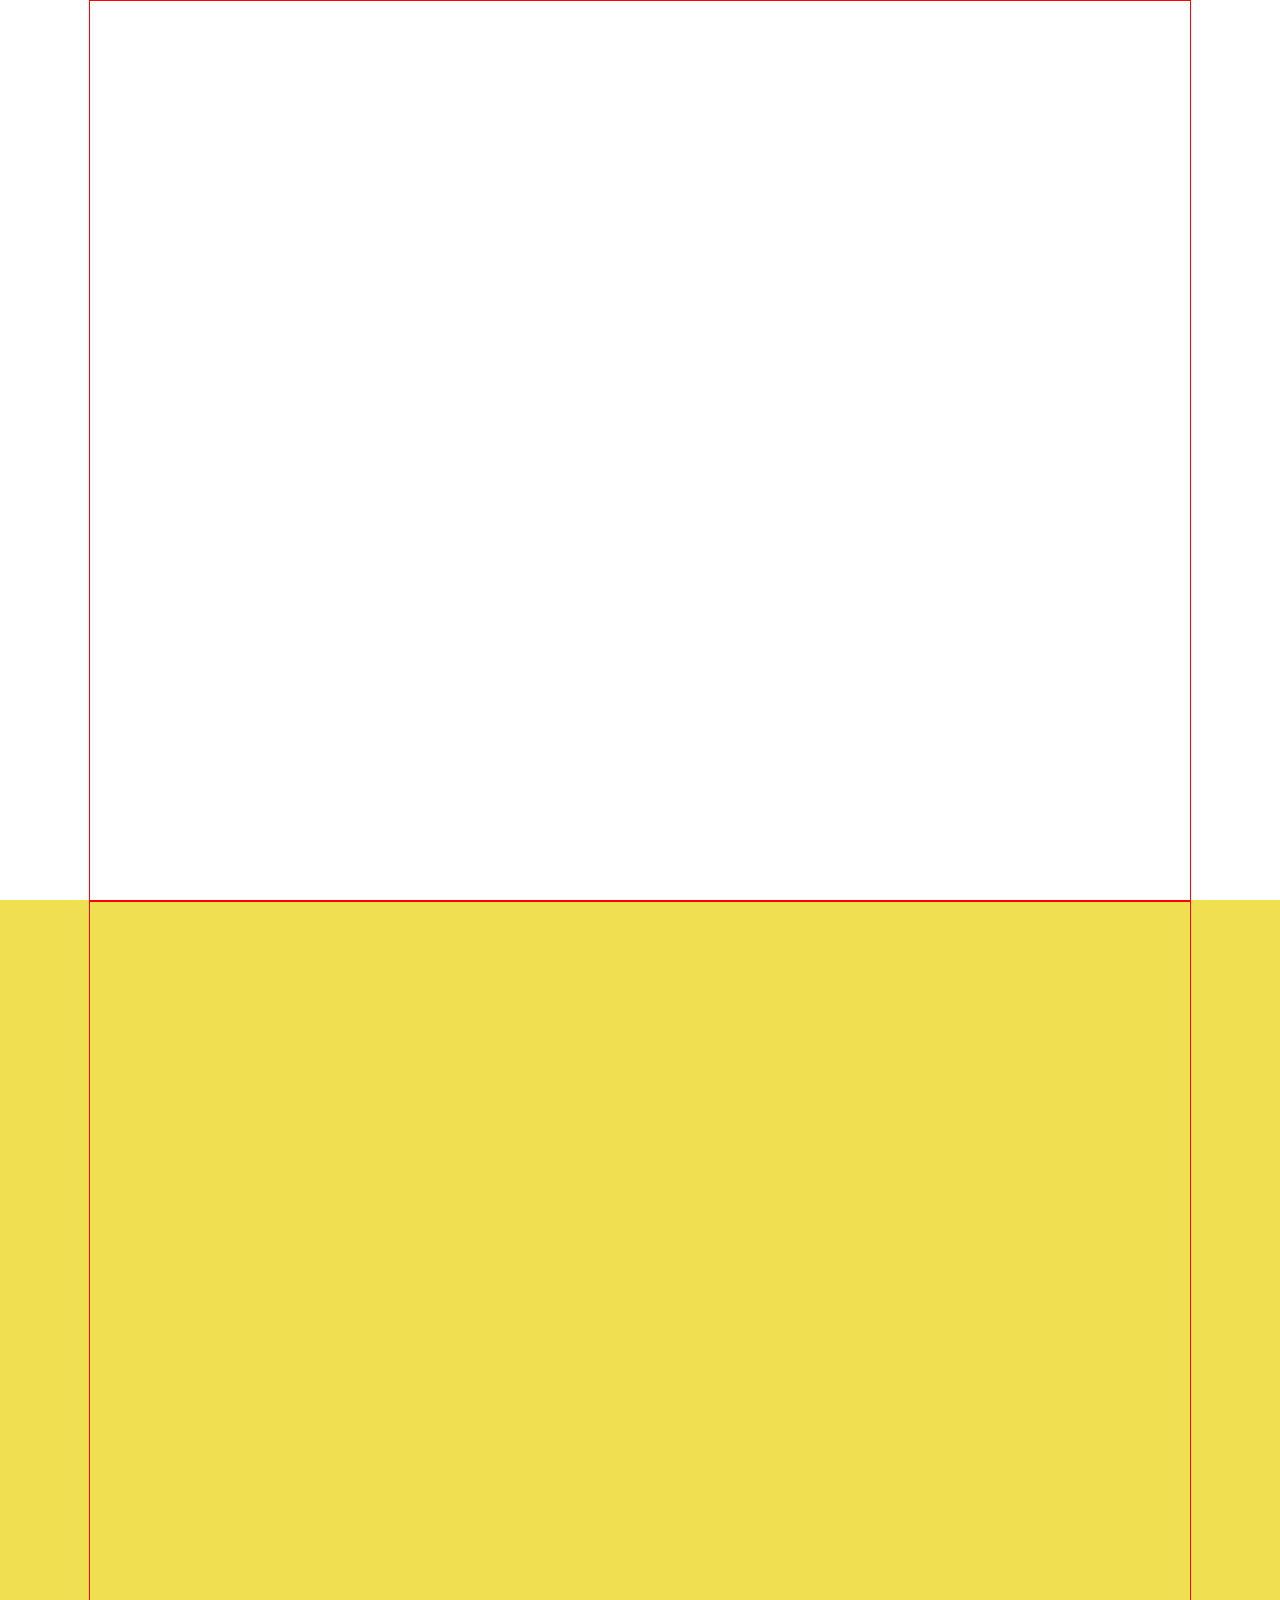
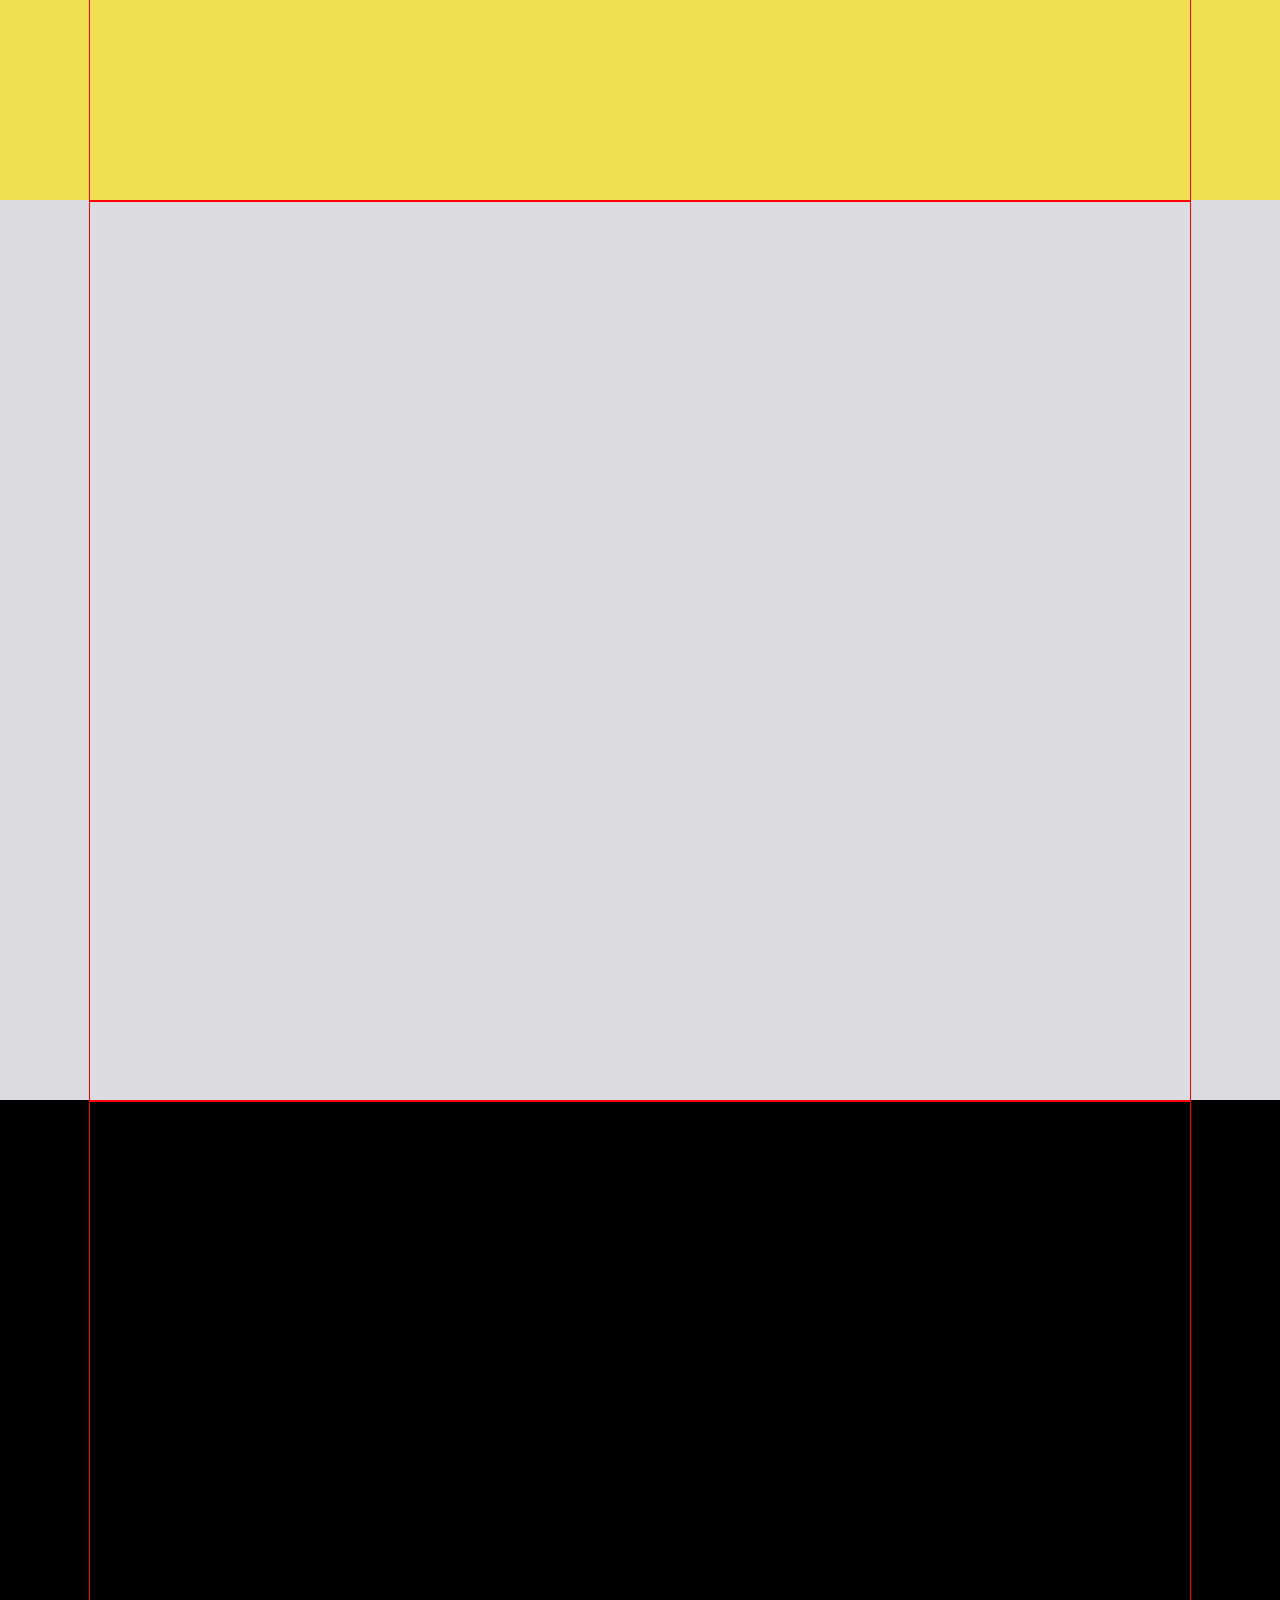
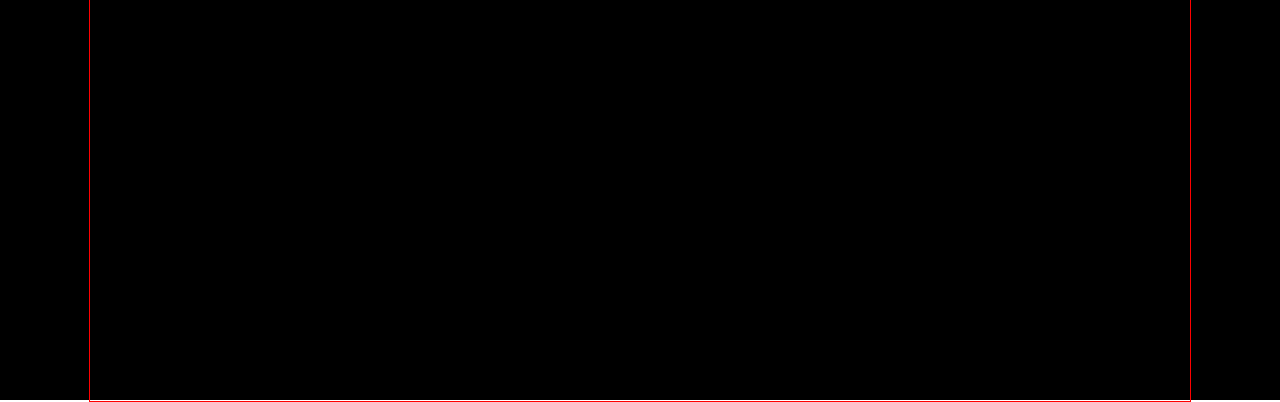
==== cont.html @ 0e267ff7 "Add files via upload" ====
<!DOCTYPE html>
<html lang="ko">
<head>
    <meta charset="UTF-8">
    <title>BTS</title>
    <link rel="stylesheet" href="master2.css">
</head>
<body>
    <div class="box1 box_size">
        <div class="wrap"></div>
    </div>
    <div class="box2 box_size">
        <div class="wrap"></div>
    </div>
    <div class="box3 box_size">
        <div class="wrap"></div>
    </div>
    <div class="box4 box_size">
        <div class="wrap"></div>
    </div>
</body>
</html>
---- master2.css ----
*{
    margin: 0;
    padding: 0;
    text-decoration: none;
}

.box_size{
    width: 100%;
    height: 900px;
    display: flex;
    justify-content: center;
}
.box1{background-color: #fff;}
.box2{background-color: #F1DF52;}
.box3{background-color: #DCDBE1;}
.box4{background-color: #000;}

.wrap{
    width: 1100px;
    height: 900px;
    border: 1px solid red;
}
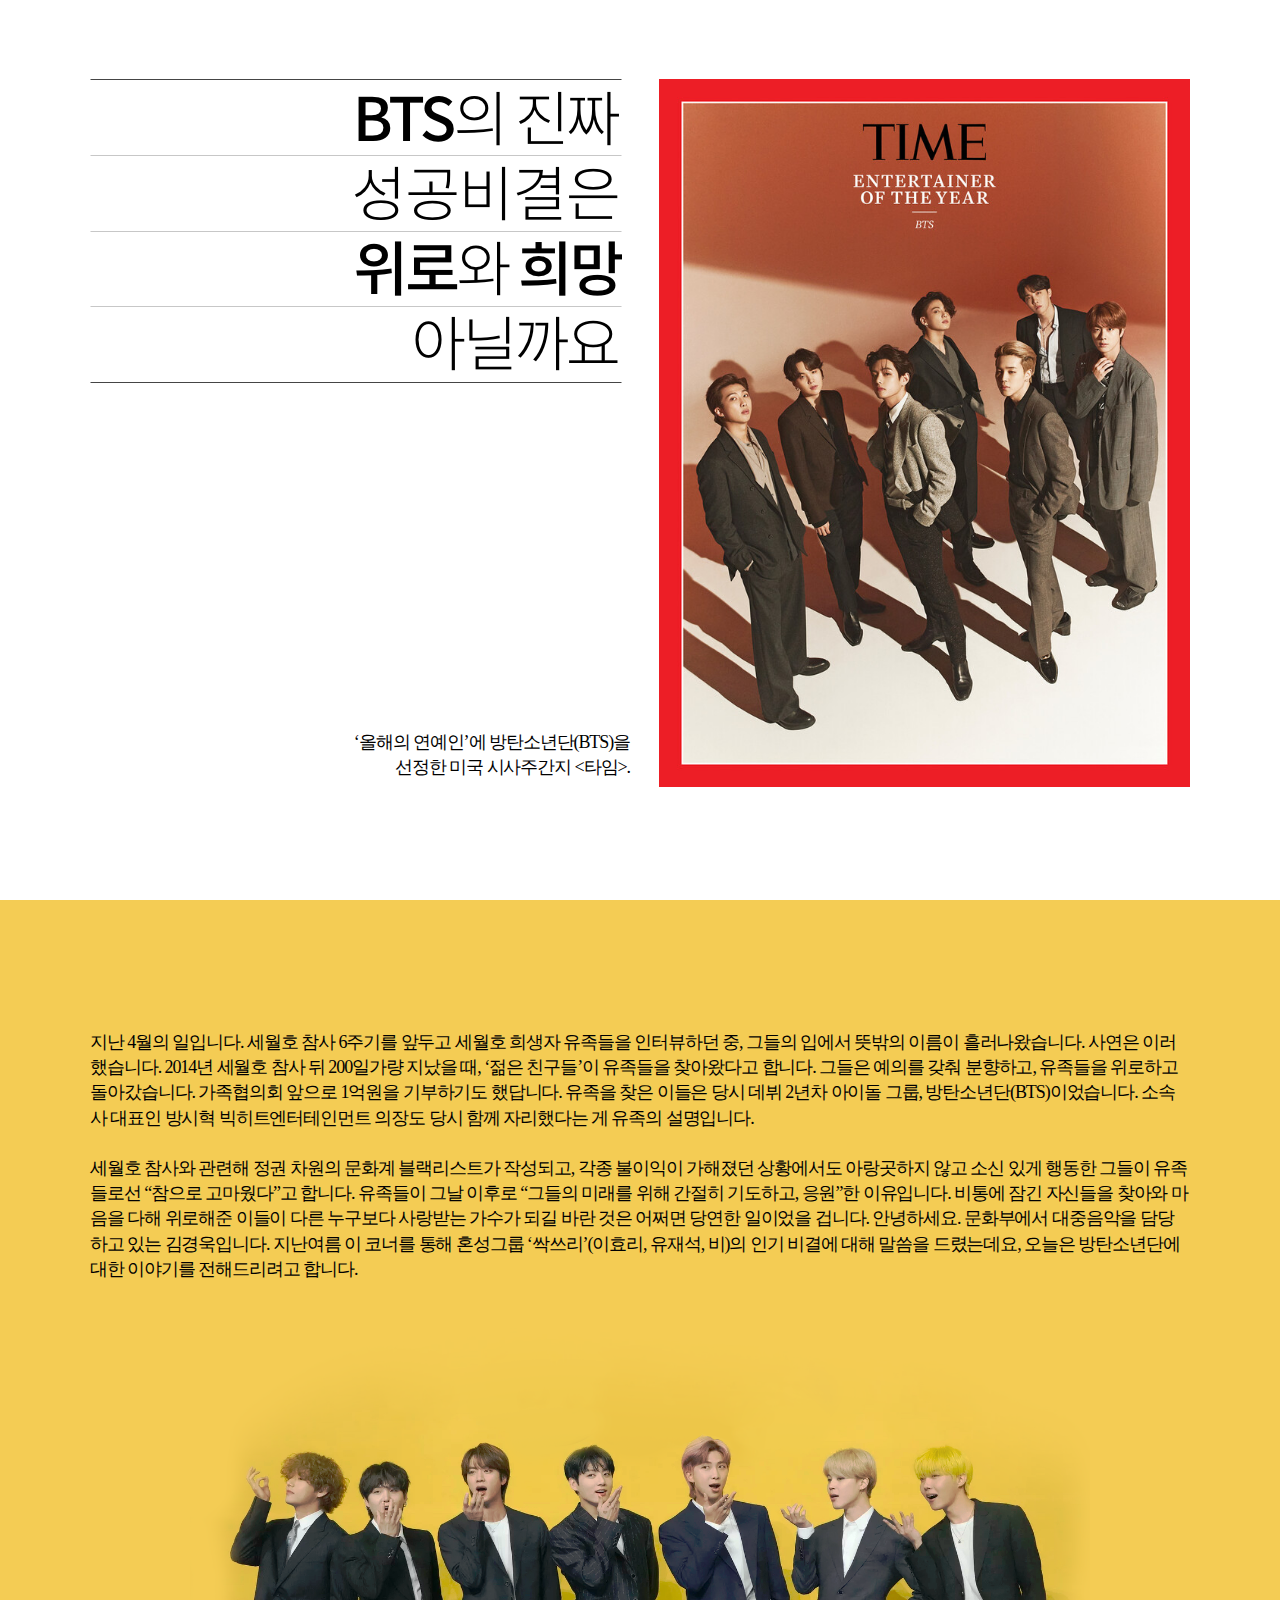
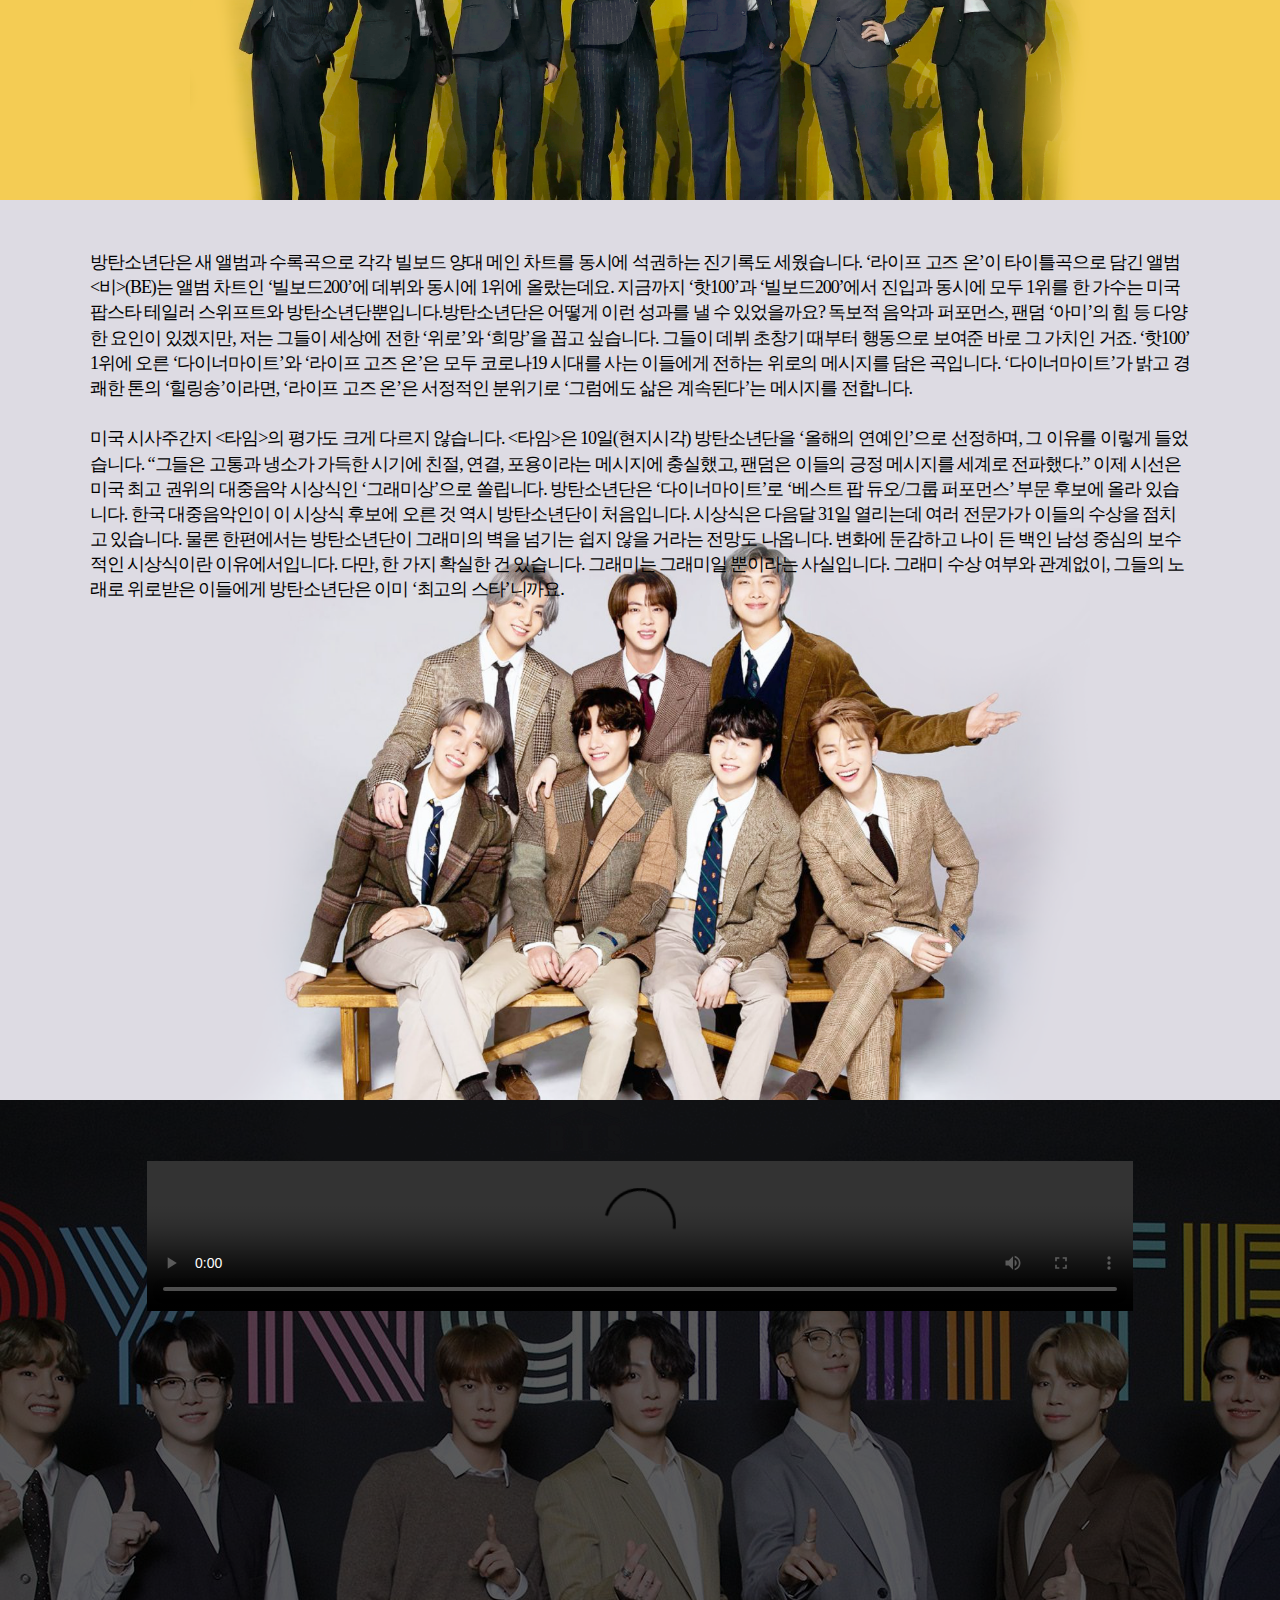
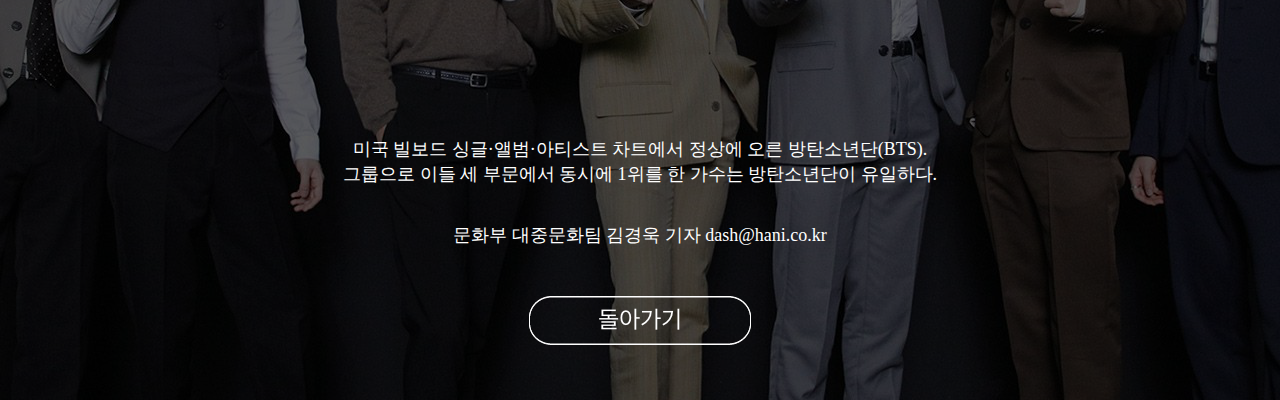
==== commit d5714f51: "Add files via upload" ====
--- a/cont.html
+++ b/cont.html
@@ -1,22 +1,66 @@
 <!DOCTYPE html>
-<html lang="ko">
+<html lang="en">
 <head>
     <meta charset="UTF-8">
+    <meta http-equiv="X-UA-Compatible" content="IE=edge">
+    <meta name="viewport" content="width=device-width, initial-scale=1.0">
+    
+    <link rel="stylesheet" href="master2.css">
     <title>BTS</title>
-    <link rel="stylesheet" href="master2.css">
 </head>
 <body>
     <div class="box1 box_size">
-        <div class="wrap"></div>
+        <div class="wrap">
+            <img class="b1_img01" src="img/c_01.png" alt="제목">
+            <img class="b1_img02" src="img/c_02.png" alt="타임지">
+            <div class="b1_cont">
+                ‘올해의 연예인’에 방탄소년단(BTS)을<br>
+                 선정한 미국 시사주간지 <타임>.
+            </div>
+        </div>
     </div>
     <div class="box2 box_size">
-        <div class="wrap"></div>
+        <div class="wrap">
+            <div class="b2_cont">
+                지난 4월의 일입니다. 세월호 참사 6주기를 앞두고 세월호 희생자 유족들을 인터뷰하던 중, 그들의 입에서 뜻밖의 이름이 흘러나왔습니다. 사연은 이러했습니다. 2014년 세월호 참사 뒤 200일가량 지났을 때, ‘젊은 친구들’이 유족들을 찾아왔다고 합니다. 그들은 예의를 갖춰 분향하고, 유족들을 위로하고 돌아갔습니다. 가족협의회 앞으로 1억원을 기부하기도 했답니다. 유족을 찾은 이들은 당시 데뷔 2년차 아이돌 그룹, 방탄소년단(BTS)이었습니다. 소속사 대표인 방시혁 빅히트엔터테인먼트 의장도 당시 함께 자리했다는 게 유족의 설명입니다.<br><br>
+
+                세월호 참사와 관련해 정권 차원의 문화계 블랙리스트가 작성되고, 각종 불이익이 가해졌던 상황에서도 아랑곳하지 않고 소신 있게 행동한 그들이 유족들로선 “참으로 고마웠다”고 합니다. 유족들이 그날 이후로 “그들의 미래를 위해 간절히 기도하고, 응원”한 이유입니다. 비통에 잠긴 자신들을 찾아와 마음을 다해 위로해준 이들이 다른 누구보다 사랑받는 가수가 되길 바란 것은 어쩌면 당연한 일이었을 겁니다. 안녕하세요. 문화부에서 대중음악을 담당하고 있는 김경욱입니다. 지난여름 이 코너를 통해 혼성그룹 ‘싹쓰리’(이효리, 유재석, 비)의 인기 비결에 대해 말씀을 드렸는데요, 오늘은 방탄소년단에 대한 이야기를 전해드리려고 합니다.
+
+            </div>
+        </div>
     </div>
     <div class="box3 box_size">
-        <div class="wrap"></div>
+        <div class="wrap">
+            <div class="b3_cont">
+
+            방탄소년단은 새 앨범과 수록곡으로 각각 빌보드 양대 메인 차트를 동시에 석권하는 진기록도 세웠습니다. ‘라이프 고즈 온’이 타이틀곡으로 담긴 앨범 <비>(BE)는 앨범 차트인 ‘빌보드200’에 데뷔와 동시에 1위에 올랐는데요. 지금까지 ‘핫100’과 ‘빌보드200’에서 진입과 동시에 모두 1위를 한 가수는 미국 팝스타 테일러 스위프트와 방탄소년단뿐입니다.방탄소년단은 어떻게 이런 성과를 낼 수 있었을까요? 독보적 음악과 퍼포먼스, 팬덤 ‘아미’의 힘 등 다양한 요인이 있겠지만, 저는 그들이 세상에 전한 ‘위로’와 ‘희망’을 꼽고 싶습니다. 그들이 데뷔 초창기 때부터 행동으로 보여준 바로 그 가치인 거죠. ‘핫100’ 1위에 오른 ‘다이너마이트’와 ‘라이프 고즈 온’은 모두 코로나19 시대를 사는 이들에게 전하는 위로의 메시지를 담은 곡입니다. ‘다이너마이트’가 밝고 경쾌한 톤의 ‘힐링송’이라면, ‘라이프 고즈 온’은 서정적인 분위기로 ‘그럼에도 삶은 계속된다’는 메시지를 전합니다. <br><br>
+
+            미국 시사주간지 <타임>의 평가도 크게 다르지 않습니다. <타임>은 10일(현지시각) 방탄소년단을 ‘올해의 연예인’으로 선정하며, 그 이유를 이렇게 들었습니다. “그들은 고통과 냉소가 가득한 시기에 친절, 연결, 포용이라는 메시지에 충실했고, 팬덤은 이들의 긍정 메시지를 세계로 전파했다.” 이제 시선은 미국 최고 권위의 대중음악 시상식인 ‘그래미상’으로 쏠립니다. 방탄소년단은 ‘다이너마이트’로 ‘베스트 팝 듀오/그룹 퍼포먼스’ 부문 후보에 올라 있습니다. 한국 대중음악인이 이 시상식 후보에 오른 것 역시 방탄소년단이 처음입니다. 시상식은 다음달 31일 열리는데 여러 전문가가 이들의 수상을 점치고 있습니다. 물론 한편에서는 방탄소년단이 그래미의 벽을 넘기는 쉽지 않을 거라는 전망도 나옵니다. 변화에 둔감하고 나이 든 백인 남성 중심의 보수적인 시상식이란 이유에서입니다. 다만, 한 가지 확실한 건 있습니다. 그래미는 그래미일 뿐이라는 사실입니다. 그래미 수상 여부와 관계없이, 그들의 노래로 위로받은 이들에게 방탄소년단은 이미 ‘최고의 스타’니까요.
+            </div>
+        </div>
     </div>
     <div class="box4 box_size">
-        <div class="wrap"></div>
+        <div class="wrap">
+            <div class="b4_cont01 b4">
+                <video width="986px" controls>
+                    <source src="mov/video_2.mp4">
+                </video>
+            </div>
+            <div class="b4_cont02 b4">
+                미국 빌보드 싱글·앨범·아티스트 차트에서 정상에 오른 방탄소년단(BTS).<br>
+                그룹으로 이들 세 부문에서 동시에 1위를 한 가수는 방탄소년단이 유일하다. 
+            </div>
+            <div class="b4_cont03 b4">
+                문화부 대중문화팀 김경욱 기자 dash@hani.co.kr
+            </div>
+            <div class="b4_cont04 b4">
+                <a href="index.html">
+                <img src="img/c_o6.png" 
+                alt="돌아가기">
+                </a>
+            </div>
+        </div>
     </div>
+    
 </body>
 </html>--- a/master2.css
+++ b/master2.css
@@ -1,3 +1,7 @@
+
+@import url('https://fonts.googleapis.com/css2?family=Noto+Sans+KR:wght@100;300;400;500;700;900&display=swap');
+
+
 *{
     margin: 0;
     padding: 0;
@@ -10,13 +14,138 @@
     display: flex;
     justify-content: center;
 }
+
 .box1{background-color: #fff;}
-.box2{background-color: #F1DF52;}
-.box3{background-color: #DCDBE1;}
-.box4{background-color: #000;}
+.box2{background-color: #F4CC54;}
+.box3{background-color: #DDDBE3;}
+.box4{
+    background-image: url(img/c_05.png);
+    background-repeat: no-repeat;
+    background-position-x: center;
+    background-color: black;    
+}
 
 .wrap{
+    position: absolute;
     width: 1100px;
     height: 900px;
-    border: 1px solid red;
-}+    border: 0px solid red;
+    
+}
+
+.b1_img01{
+    top: 79px;
+    position: inherit;
+
+}
+
+.b1_img02{
+
+top: 79px;
+    right: 0px;
+    position: inherit;
+
+} 
+
+.b1_cont{
+    
+    bottom: 0px;
+    position: inherit;
+    border: 0px solid blue;
+    width: 300px;
+    left: 240px;
+    bottom: 120px;
+    text-align: right;
+    
+    font-style: Apple SD Gothic Neo;
+    font-weight: 400;
+    font-size: 18px;
+    color: #000000;
+    letter-spacing: -0.06em;
+    line-height: 1.4;
+}
+
+.box2 > .wrap{
+    background-image: url(img/c_03.png);
+    background-repeat: no-repeat;
+    background-position-y: bottom;
+    background-position-x: center;
+}
+
+.b2_cont{
+    border: 0px solid blue;
+    position: inherit;
+    top: 130px;
+    font-style: Apple SD Gothic Neo;
+    font-weight: 400;
+    font-size: 18px;
+    color: #000000;
+    letter-spacing: -0.06em;
+    line-height: 1.4;
+}
+
+.box3 > .wrap{
+    background-image: url(img/c_04.png);
+    background-repeat: no-repeat;
+    background-position-y: bottom;
+    background-position-x: center;
+}
+
+.b3_cont{
+    border: 0px solid blue;
+    position: inherit;
+    top: 50px;
+    font-style: Apple SD Gothic Neo;
+    font-weight: 400;
+    font-size: 18px;
+    color: #000000;
+    letter-spacing: -0.06em;
+    line-height: 1.4;
+}
+
+.b4{
+    position: inherit;
+    border: 0px solid blue;
+    width: 100%;
+}
+
+
+.b4_cont01{
+    top: 61px;
+    display: flex;
+    justify-content: center;
+}
+.b4_cont02{
+    top: 637px;
+
+    font-style: Noto Sans Myanmar;
+    font-weight: Regular;
+    font-size: 18px;
+    color: #ffffff;
+    letter-spacing: 0em;
+    line-height: 1.3888888888888888;
+    text-align: center;
+
+}
+.b4_cont03{
+    top: 723px;
+
+    font-style: Noto Sans Myanmar;
+    font-weight: Regular;
+    font-size: 18px;
+    color: #ffffff;
+    letter-spacing: 0em;
+    line-height: 1.3888888888888888;
+    text-align: center;
+
+}
+.b4_cont04{  
+    top: 796px;
+    display: flex;
+    justify-content: center;
+}
+    
+.b4_cont04 > a > img:hover{
+    filter: drop-shadow( 0px 0px 8px #fff);
+
+}
